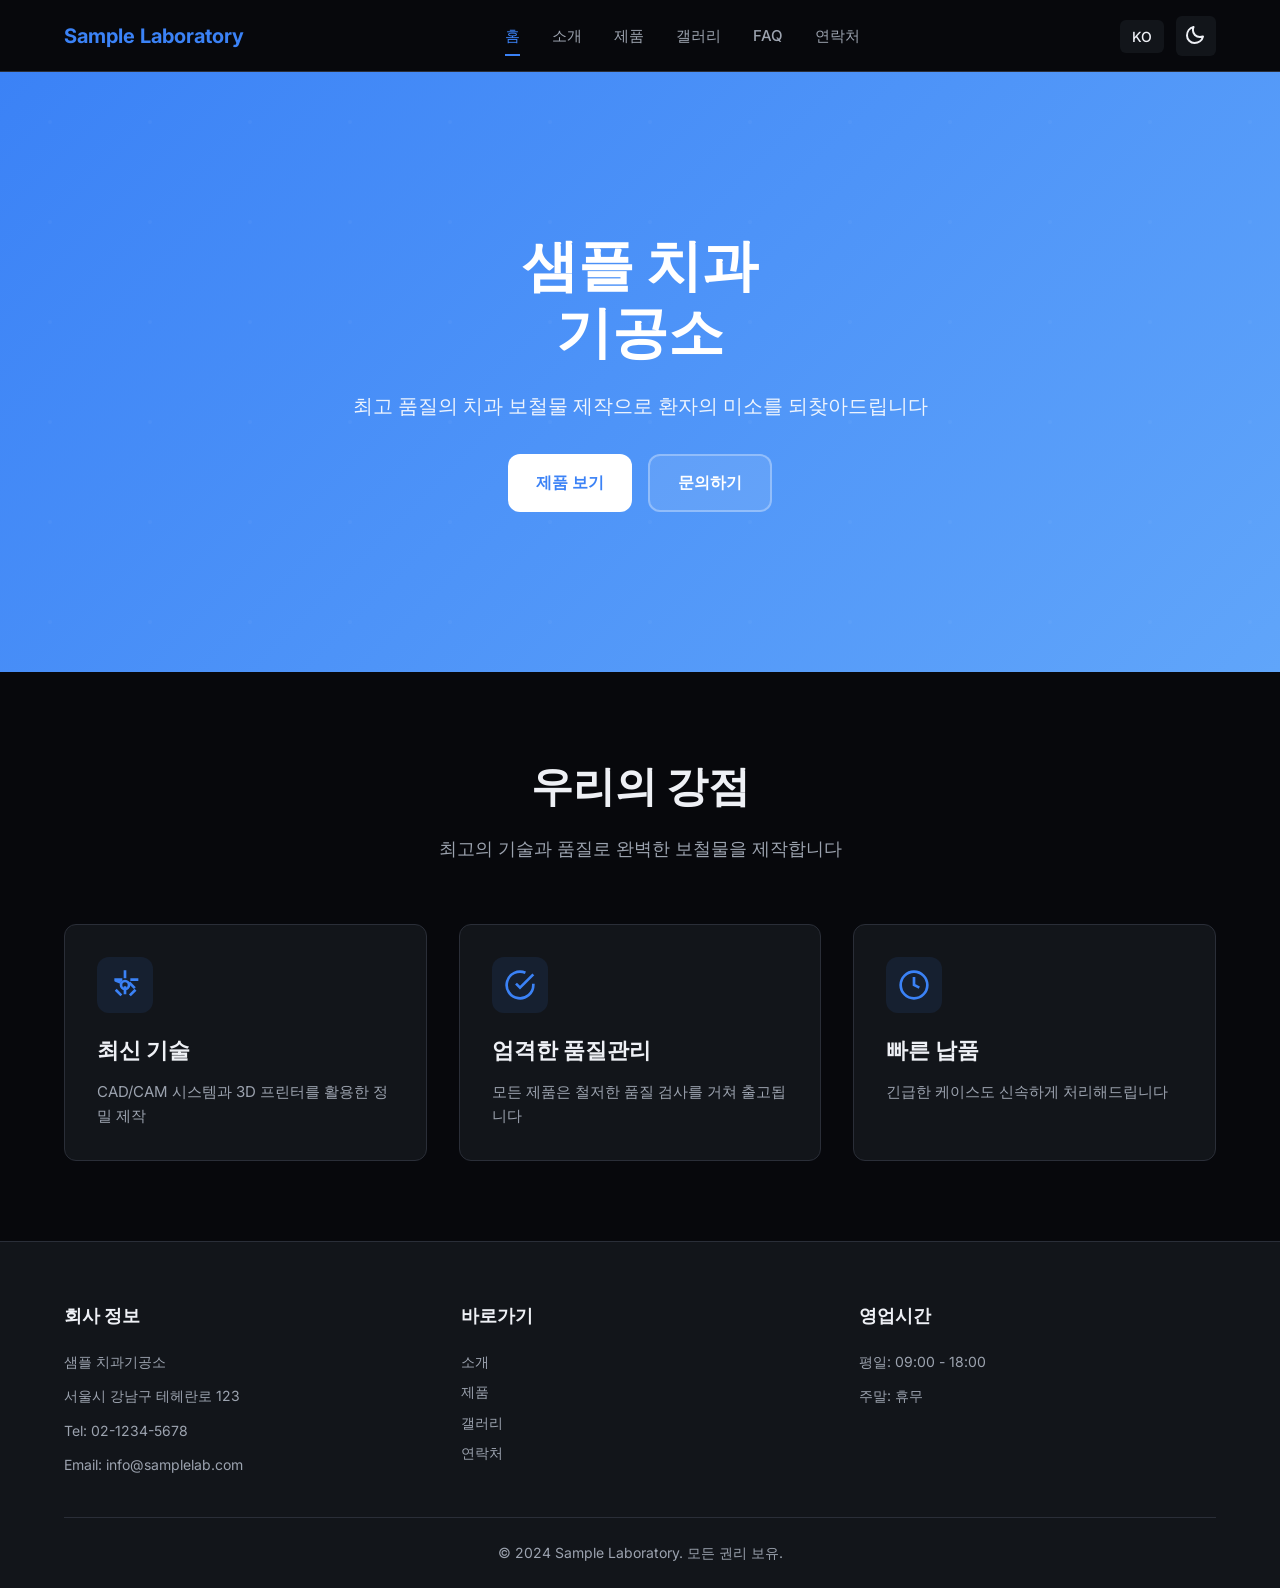
==== index.html @ 1e951ff3 "Build sample dental laboratory website - Create HTML/CSS/JS structure for SPA - Implement dark/light" ====
<!DOCTYPE html>
<html lang="ko">
<head>
  <meta charset="UTF-8">
  <meta name="viewport" content="width=device-width, initial-scale=1.0">
  <meta name="description" content="샘플 치과기공소 - 최고 품질의 치과 보철물 제작">
  <meta name="keywords" content="치과기공소, 지르코니아, 크라운, 임플란트, 브릿지">

  <!-- Open Graph -->
  <meta property="og:type" content="website">
  <meta property="og:title" content="샘플 치과기공소">
  <meta property="og:description" content="최고 품질의 치과 보철물 제작">
  <meta property="og:site_name" content="Sample Laboratory">

  <title data-i18n="page.title">샘플 치과기공소</title>

  <!-- Styles -->
  <link rel="stylesheet" href="css/main.css">

  <!-- Preconnect for performance -->
  <link rel="preconnect" href="https://fonts.googleapis.com">
  <link rel="preconnect" href="https://fonts.gstatic.com" crossorigin>
  <link href="https://fonts.googleapis.com/css2?family=Inter:wght@400;500;600;700&display=swap" rel="stylesheet">
</head>
<body>
  <!-- Header -->
  <header id="header">
    <div class="container">
      <div class="header-content">
        <!-- Logo -->
        <a href="#" class="logo">
          <span class="logo-text" data-i18n="nav.brand">Sample Laboratory</span>
        </a>

        <!-- Desktop Navigation -->
        <nav class="nav-desktop">
          <a href="#" class="nav-link" data-i18n="nav.home">홈</a>
          <a href="#about" class="nav-link" data-i18n="nav.about">소개</a>
          <a href="#products" class="nav-link" data-i18n="nav.products">제품</a>
          <a href="#gallery" class="nav-link" data-i18n="nav.gallery">갤러리</a>
          <a href="#faq" class="nav-link" data-i18n="nav.faq">FAQ</a>
          <a href="#contact" class="nav-link" data-i18n="nav.contact">연락처</a>
        </nav>

        <!-- Controls -->
        <div class="header-controls">
          <!-- Language Switcher -->
          <div class="lang-switcher">
            <button id="lang-btn" class="btn-lang" aria-label="Language">
              <span id="lang-current">KO</span>
            </button>
            <div id="lang-menu" class="lang-menu">
              <button data-lang="ko">한국어</button>
              <button data-lang="en">English</button>
            </div>
          </div>

          <!-- Theme Toggle -->
          <button id="theme-btn" class="btn-theme" aria-label="Toggle theme">
            <svg class="icon-sun" width="20" height="20" viewBox="0 0 20 20" fill="none">
              <circle cx="10" cy="10" r="3" stroke="currentColor" stroke-width="2"/>
              <path d="M10 2V4M10 16V18M18 10H16M4 10H2M15.657 4.343L14.243 5.757M5.757 14.243L4.343 15.657M15.657 15.657L14.243 14.243M5.757 5.757L4.343 4.343" stroke="currentColor" stroke-width="2" stroke-linecap="round"/>
            </svg>
            <svg class="icon-moon" width="20" height="20" viewBox="0 0 20 20" fill="none">
              <path d="M17 10.5C16.1 14.4 12.6 17 8.5 17C4.4 17 1 13.6 1 9.5C1 5.4 3.6 1.9 7.5 1C7.1 1.9 6.9 2.9 6.9 4C6.9 7.9 10 11 13.9 11C15 11 16 10.8 17 10.5Z" stroke="currentColor" stroke-width="2" stroke-linejoin="round"/>
            </svg>
          </button>

          <!-- Mobile Menu Toggle -->
          <button id="mobile-menu-btn" class="btn-mobile-menu" aria-label="Menu">
            <span></span>
            <span></span>
            <span></span>
          </button>
        </div>
      </div>
    </div>
  </header>

  <!-- Mobile Navigation -->
  <div id="mobile-nav" class="mobile-nav">
    <div class="mobile-nav-backdrop"></div>
    <div class="mobile-nav-panel">
      <a href="#" class="nav-link" data-i18n="nav.home">홈</a>
      <a href="#about" class="nav-link" data-i18n="nav.about">소개</a>
      <a href="#products" class="nav-link" data-i18n="nav.products">제품</a>
      <a href="#gallery" class="nav-link" data-i18n="nav.gallery">갤러리</a>
      <a href="#faq" class="nav-link" data-i18n="nav.faq">FAQ</a>
      <a href="#contact" class="nav-link" data-i18n="nav.contact">연락처</a>
    </div>
  </div>

  <!-- Main Content -->
  <main id="main-content">
    <!-- Page content will be loaded here dynamically -->
  </main>

  <!-- Footer -->
  <footer id="footer">
    <div class="container">
      <div class="footer-content">
        <div class="footer-section">
          <h3 class="footer-title" data-i18n="footer.company">회사 정보</h3>
          <p class="footer-text" data-i18n="footer.name">샘플 치과기공소</p>
          <p class="footer-text" data-i18n="footer.address">서울시 강남구 테헤란로 123</p>
          <p class="footer-text">Tel: 02-1234-5678</p>
          <p class="footer-text">Email: info@samplelab.com</p>
        </div>

        <div class="footer-section">
          <h3 class="footer-title" data-i18n="footer.quicklinks">바로가기</h3>
          <div class="footer-links">
            <a href="#about" data-i18n="nav.about">소개</a>
            <a href="#products" data-i18n="nav.products">제품</a>
            <a href="#gallery" data-i18n="nav.gallery">갤러리</a>
            <a href="#contact" data-i18n="nav.contact">연락처</a>
          </div>
        </div>

        <div class="footer-section">
          <h3 class="footer-title" data-i18n="footer.hours">영업시간</h3>
          <p class="footer-text" data-i18n="footer.weekday">평일: 09:00 - 18:00</p>
          <p class="footer-text" data-i18n="footer.weekend">주말: 휴무</p>
        </div>
      </div>

      <div class="footer-bottom">
        <p>&copy; 2024 Sample Laboratory. <span data-i18n="footer.rights">All rights reserved.</span></p>
      </div>
    </div>
  </footer>

  <!-- Scripts -->
  <script src="js/theme.js"></script>
  <script src="js/i18n.js"></script>
  <script src="js/app.js"></script>
</body>
</html>
---- css/main.css ----
/* ==========================================================================
   Sample Laboratory - Main Stylesheet
   ========================================================================== */

/* CSS Variables */
:root {
  --bg: #ffffff;
  --surface: #f8f9fa;
  --surface2: #e9ecef;
  --text: #212529;
  --text-muted: #6c757d;
  --border: #dee2e6;
  --accent: #1d4ed8;
  --accent-dim: rgba(29, 78, 216, 0.1);
  --accent-hover: #1e40af;
  --radius: 12px;
  --radius-sm: 6px;
  --shadow: 0 2px 8px rgba(0, 0, 0, 0.08);
  --shadow-lg: 0 8px 24px rgba(0, 0, 0, 0.12);
  --header-h: 72px;
  --transition: 0.3s cubic-bezier(0.4, 0, 0.2, 1);
}

[data-theme="dark"] {
  --bg: #07080c;
  --surface: #12151a;
  --surface2: #1a1e26;
  --text: #eef0f5;
  --text-muted: #9ca3af;
  --border: #2a2e38;
  --accent: #3b82f6;
  --accent-dim: rgba(59, 130, 246, 0.1);
  --accent-hover: #60a5fa;
  --shadow: 0 2px 8px rgba(0, 0, 0, 0.4);
  --shadow-lg: 0 8px 24px rgba(0, 0, 0, 0.6);
}

/* ==========================================================================
   Reset & Base Styles
   ========================================================================== */

* {
  margin: 0;
  padding: 0;
  box-sizing: border-box;
}

html {
  scroll-behavior: smooth;
}

body {
  font-family: 'Inter', -apple-system, BlinkMacSystemFont, 'Segoe UI', Roboto, Oxygen, Ubuntu, Cantarell, sans-serif;
  font-size: 16px;
  line-height: 1.6;
  color: var(--text);
  background-color: var(--bg);
  transition: background-color var(--transition), color var(--transition);
  overflow-x: hidden;
}

img {
  max-width: 100%;
  height: auto;
  display: block;
}

a {
  color: inherit;
  text-decoration: none;
  transition: color var(--transition);
}

button {
  font-family: inherit;
  cursor: pointer;
  border: none;
  background: none;
  color: inherit;
}

ul, ol {
  list-style: none;
}

/* ==========================================================================
   Layout
   ========================================================================== */

.container {
  max-width: 1200px;
  margin: 0 auto;
  padding: 0 24px;
}

/* ==========================================================================
   Header
   ========================================================================== */

#header {
  position: fixed;
  top: 0;
  left: 0;
  right: 0;
  height: var(--header-h);
  background-color: var(--bg);
  border-bottom: 1px solid var(--border);
  z-index: 1000;
  transition: all var(--transition);
}

#header.scrolled {
  box-shadow: var(--shadow);
}

.header-content {
  display: flex;
  align-items: center;
  justify-content: space-between;
  height: var(--header-h);
}

.logo {
  font-size: 20px;
  font-weight: 700;
  color: var(--accent);
  transition: opacity var(--transition);
}

.logo:hover {
  opacity: 0.8;
}

.logo-text {
  display: inline-block;
}

/* Navigation */
.nav-desktop {
  display: flex;
  gap: 32px;
  align-items: center;
}

.nav-link {
  font-size: 15px;
  font-weight: 500;
  color: var(--text-muted);
  padding: 8px 0;
  position: relative;
  transition: color var(--transition);
}

.nav-link:hover,
.nav-link.active {
  color: var(--accent);
}

.nav-link.active::after {
  content: '';
  position: absolute;
  bottom: 0;
  left: 0;
  right: 0;
  height: 2px;
  background-color: var(--accent);
}

/* Header Controls */
.header-controls {
  display: flex;
  align-items: center;
  gap: 12px;
}

/* Language Switcher */
.lang-switcher {
  position: relative;
}

.btn-lang {
  padding: 8px 12px;
  font-size: 14px;
  font-weight: 500;
  color: var(--text);
  background-color: var(--surface);
  border-radius: var(--radius-sm);
  transition: all var(--transition);
}

.btn-lang:hover {
  background-color: var(--surface2);
}

.lang-menu {
  position: absolute;
  top: calc(100% + 8px);
  right: 0;
  background-color: var(--surface);
  border: 1px solid var(--border);
  border-radius: var(--radius-sm);
  box-shadow: var(--shadow);
  overflow: hidden;
  opacity: 0;
  visibility: hidden;
  transform: translateY(-8px);
  transition: all var(--transition);
  min-width: 120px;
}

.lang-menu.active {
  opacity: 1;
  visibility: visible;
  transform: translateY(0);
}

.lang-menu button {
  display: block;
  width: 100%;
  padding: 10px 16px;
  text-align: left;
  font-size: 14px;
  background-color: transparent;
  transition: background-color var(--transition);
}

.lang-menu button:hover {
  background-color: var(--surface2);
}

/* Theme Toggle */
.btn-theme {
  width: 40px;
  height: 40px;
  display: flex;
  align-items: center;
  justify-content: center;
  background-color: var(--surface);
  border-radius: var(--radius-sm);
  transition: all var(--transition);
}

.btn-theme:hover {
  background-color: var(--surface2);
}

.icon-sun,
.icon-moon {
  transition: opacity var(--transition);
}

[data-theme="light"] .icon-moon {
  display: none;
}

[data-theme="dark"] .icon-sun {
  display: none;
}

/* Mobile Menu Button */
.btn-mobile-menu {
  display: none;
  flex-direction: column;
  gap: 4px;
  width: 40px;
  height: 40px;
  align-items: center;
  justify-content: center;
  background-color: var(--surface);
  border-radius: var(--radius-sm);
}

.btn-mobile-menu span {
  display: block;
  width: 20px;
  height: 2px;
  background-color: var(--text);
  transition: all var(--transition);
}

.btn-mobile-menu.active span:nth-child(1) {
  transform: translateY(6px) rotate(45deg);
}

.btn-mobile-menu.active span:nth-child(2) {
  opacity: 0;
}

.btn-mobile-menu.active span:nth-child(3) {
  transform: translateY(-6px) rotate(-45deg);
}

/* Mobile Navigation */
.mobile-nav {
  position: fixed;
  top: 0;
  left: 0;
  right: 0;
  bottom: 0;
  z-index: 999;
  pointer-events: none;
}

.mobile-nav.active {
  pointer-events: auto;
}

.mobile-nav-backdrop {
  position: absolute;
  top: 0;
  left: 0;
  right: 0;
  bottom: 0;
  background-color: rgba(0, 0, 0, 0.5);
  opacity: 0;
  transition: opacity var(--transition);
}

.mobile-nav.active .mobile-nav-backdrop {
  opacity: 1;
}

.mobile-nav-panel {
  position: absolute;
  top: var(--header-h);
  right: 0;
  width: 280px;
  max-width: 80vw;
  height: calc(100vh - var(--header-h));
  background-color: var(--surface);
  border-left: 1px solid var(--border);
  padding: 24px;
  transform: translateX(100%);
  transition: transform var(--transition);
  overflow-y: auto;
}

.mobile-nav.active .mobile-nav-panel {
  transform: translateX(0);
}

.mobile-nav-panel .nav-link {
  display: block;
  padding: 12px 16px;
  margin-bottom: 8px;
  border-radius: var(--radius-sm);
  transition: all var(--transition);
}

.mobile-nav-panel .nav-link:hover,
.mobile-nav-panel .nav-link.active {
  background-color: var(--accent-dim);
  color: var(--accent);
}

/* ==========================================================================
   Main Content
   ========================================================================== */

#main-content {
  min-height: calc(100vh - var(--header-h));
  margin-top: var(--header-h);
}

/* Page Transitions */
.page-container {
  animation: pageEnter 0.4s ease;
}

@keyframes pageEnter {
  from {
    opacity: 0;
    transform: translateY(20px);
  }
  to {
    opacity: 1;
    transform: translateY(0);
  }
}

/* ==========================================================================
   Hero Section
   ========================================================================== */

.hero {
  position: relative;
  min-height: 600px;
  display: flex;
  align-items: center;
  justify-content: center;
  text-align: center;
  background: linear-gradient(135deg, var(--accent) 0%, var(--accent-hover) 100%);
  color: #ffffff;
  overflow: hidden;
}

.hero::before {
  content: '';
  position: absolute;
  top: 0;
  left: 0;
  right: 0;
  bottom: 0;
  background: url('data:image/svg+xml,<svg width="100" height="100" xmlns="http://www.w3.org/2000/svg"><circle cx="50" cy="50" r="2" fill="white" opacity="0.1"/></svg>');
  opacity: 0.3;
}

.hero-content {
  position: relative;
  z-index: 1;
  max-width: 800px;
  padding: 40px 20px;
}

.hero h1 {
  font-size: 56px;
  font-weight: 700;
  line-height: 1.2;
  margin-bottom: 24px;
}

.hero h1 em {
  font-style: normal;
  display: block;
  font-weight: 800;
}

.hero p {
  font-size: 20px;
  line-height: 1.6;
  margin-bottom: 32px;
  opacity: 0.9;
}

.hero-cta {
  display: inline-flex;
  gap: 16px;
  flex-wrap: wrap;
  justify-content: center;
}

/* ==========================================================================
   Buttons
   ========================================================================== */

.btn {
  display: inline-flex;
  align-items: center;
  justify-content: center;
  padding: 14px 28px;
  font-size: 16px;
  font-weight: 600;
  border-radius: var(--radius);
  transition: all var(--transition);
  text-align: center;
  gap: 8px;
}

.btn-primary {
  background-color: #ffffff;
  color: var(--accent);
}

.btn-primary:hover {
  transform: translateY(-2px);
  box-shadow: 0 4px 12px rgba(255, 255, 255, 0.3);
}

.btn-secondary {
  background-color: rgba(255, 255, 255, 0.1);
  color: #ffffff;
  border: 2px solid rgba(255, 255, 255, 0.3);
}

.btn-secondary:hover {
  background-color: rgba(255, 255, 255, 0.2);
  border-color: rgba(255, 255, 255, 0.5);
}

.btn-outline {
  background-color: transparent;
  color: var(--accent);
  border: 2px solid var(--accent);
}

.btn-outline:hover {
  background-color: var(--accent);
  color: #ffffff;
}

/* ==========================================================================
   Sections
   ========================================================================== */

.section {
  padding: 80px 0;
}

.section-header {
  text-align: center;
  margin-bottom: 60px;
}

.section-title {
  font-size: 42px;
  font-weight: 700;
  margin-bottom: 16px;
  color: var(--text);
}

.section-subtitle {
  font-size: 18px;
  color: var(--text-muted);
  max-width: 600px;
  margin: 0 auto;
}

/* ==========================================================================
   Cards
   ========================================================================== */

.cards-grid {
  display: grid;
  grid-template-columns: repeat(auto-fit, minmax(300px, 1fr));
  gap: 32px;
}

.card {
  background-color: var(--surface);
  border: 1px solid var(--border);
  border-radius: var(--radius);
  padding: 32px;
  transition: all var(--transition);
}

.card:hover {
  transform: translateY(-4px);
  box-shadow: var(--shadow-lg);
}

.card-icon {
  width: 56px;
  height: 56px;
  display: flex;
  align-items: center;
  justify-content: center;
  background-color: var(--accent-dim);
  color: var(--accent);
  border-radius: var(--radius);
  margin-bottom: 20px;
  font-size: 28px;
}

.card-title {
  font-size: 22px;
  font-weight: 600;
  margin-bottom: 12px;
  color: var(--text);
}

.card-text {
  font-size: 15px;
  color: var(--text-muted);
  line-height: 1.6;
}

/* ==========================================================================
   Products
   ========================================================================== */

.products-grid {
  display: grid;
  grid-template-columns: repeat(auto-fill, minmax(280px, 1fr));
  gap: 32px;
}

.product-card {
  background-color: var(--surface);
  border: 1px solid var(--border);
  border-radius: var(--radius);
  overflow: hidden;
  transition: all var(--transition);
}

.product-card:hover {
  transform: translateY(-4px);
  box-shadow: var(--shadow-lg);
}

.product-image {
  width: 100%;
  height: 220px;
  object-fit: cover;
  background-color: var(--surface2);
}

.product-content {
  padding: 24px;
}

.product-tag {
  display: inline-block;
  padding: 4px 12px;
  font-size: 12px;
  font-weight: 600;
  background-color: var(--accent-dim);
  color: var(--accent);
  border-radius: 20px;
  margin-bottom: 12px;
}

.product-title {
  font-size: 20px;
  font-weight: 600;
  margin-bottom: 8px;
  color: var(--text);
}

.product-desc {
  font-size: 14px;
  color: var(--text-muted);
  line-height: 1.6;
}

/* ==========================================================================
   Gallery
   ========================================================================== */

.gallery-grid {
  display: grid;
  grid-template-columns: repeat(auto-fill, minmax(280px, 1fr));
  gap: 24px;
}

.gallery-item {
  position: relative;
  aspect-ratio: 1;
  overflow: hidden;
  border-radius: var(--radius);
  cursor: pointer;
  background-color: var(--surface2);
}

.gallery-item img {
  width: 100%;
  height: 100%;
  object-fit: cover;
  transition: transform var(--transition);
}

.gallery-item:hover img {
  transform: scale(1.05);
}

.gallery-item::after {
  content: '';
  position: absolute;
  top: 0;
  left: 0;
  right: 0;
  bottom: 0;
  background: linear-gradient(to top, rgba(0, 0, 0, 0.4), transparent);
  opacity: 0;
  transition: opacity var(--transition);
}

.gallery-item:hover::after {
  opacity: 1;
}

/* ==========================================================================
   FAQ
   ========================================================================== */

.faq-list {
  max-width: 800px;
  margin: 0 auto;
}

.faq-item {
  background-color: var(--surface);
  border: 1px solid var(--border);
  border-radius: var(--radius);
  margin-bottom: 16px;
  overflow: hidden;
}

.faq-question {
  width: 100%;
  padding: 20px 24px;
  text-align: left;
  font-size: 18px;
  font-weight: 600;
  display: flex;
  align-items: center;
  justify-content: space-between;
  transition: all var(--transition);
}

.faq-question:hover {
  background-color: var(--surface2);
}

.faq-icon {
  font-size: 24px;
  transition: transform var(--transition);
}

.faq-item.active .faq-icon {
  transform: rotate(180deg);
}

.faq-answer {
  max-height: 0;
  overflow: hidden;
  transition: max-height var(--transition);
}

.faq-item.active .faq-answer {
  max-height: 500px;
}

.faq-answer-content {
  padding: 0 24px 20px 24px;
  color: var(--text-muted);
  line-height: 1.7;
}

/* ==========================================================================
   Contact
   ========================================================================== */

.contact-grid {
  display: grid;
  grid-template-columns: 1fr 1fr;
  gap: 48px;
}

.contact-info {
  display: flex;
  flex-direction: column;
  gap: 24px;
}

.contact-item {
  display: flex;
  gap: 16px;
}

.contact-icon {
  width: 48px;
  height: 48px;
  display: flex;
  align-items: center;
  justify-content: center;
  background-color: var(--accent-dim);
  color: var(--accent);
  border-radius: var(--radius);
  flex-shrink: 0;
  font-size: 24px;
}

.contact-details h3 {
  font-size: 18px;
  font-weight: 600;
  margin-bottom: 4px;
}

.contact-details p {
  color: var(--text-muted);
  font-size: 15px;
}

/* Form */
.form-group {
  margin-bottom: 20px;
}

.form-label {
  display: block;
  font-size: 14px;
  font-weight: 600;
  margin-bottom: 8px;
  color: var(--text);
}

.form-input,
.form-textarea {
  width: 100%;
  padding: 12px 16px;
  font-size: 15px;
  font-family: inherit;
  color: var(--text);
  background-color: var(--surface);
  border: 1px solid var(--border);
  border-radius: var(--radius-sm);
  transition: all var(--transition);
}

.form-input:focus,
.form-textarea:focus {
  outline: none;
  border-color: var(--accent);
  box-shadow: 0 0 0 3px var(--accent-dim);
}

.form-textarea {
  resize: vertical;
  min-height: 120px;
}

.form-submit {
  width: 100%;
  padding: 14px;
  font-size: 16px;
  font-weight: 600;
  color: #ffffff;
  background-color: var(--accent);
  border: none;
  border-radius: var(--radius);
  cursor: pointer;
  transition: all var(--transition);
}

.form-submit:hover {
  background-color: var(--accent-hover);
  transform: translateY(-2px);
  box-shadow: var(--shadow-lg);
}

.form-submit:disabled {
  opacity: 0.5;
  cursor: not-allowed;
  transform: none;
}

/* ==========================================================================
   Footer
   ========================================================================== */

#footer {
  background-color: var(--surface);
  border-top: 1px solid var(--border);
  padding: 60px 0 24px;
}

.footer-content {
  display: grid;
  grid-template-columns: repeat(auto-fit, minmax(250px, 1fr));
  gap: 40px;
  margin-bottom: 40px;
}

.footer-section {
  display: flex;
  flex-direction: column;
  gap: 12px;
}

.footer-title {
  font-size: 18px;
  font-weight: 600;
  margin-bottom: 8px;
  color: var(--text);
}

.footer-text {
  font-size: 14px;
  color: var(--text-muted);
  line-height: 1.6;
}

.footer-links {
  display: flex;
  flex-direction: column;
  gap: 8px;
}

.footer-links a {
  font-size: 14px;
  color: var(--text-muted);
  transition: color var(--transition);
}

.footer-links a:hover {
  color: var(--accent);
}

.footer-bottom {
  padding-top: 24px;
  border-top: 1px solid var(--border);
  text-align: center;
}

.footer-bottom p {
  font-size: 14px;
  color: var(--text-muted);
}

/* ==========================================================================
   Utilities
   ========================================================================== */

.reveal {
  opacity: 0;
  transform: translateY(30px);
  transition: opacity 0.6s ease, transform 0.6s ease;
}

.reveal.active {
  opacity: 1;
  transform: translateY(0);
}

/* ==========================================================================
   Responsive
   ========================================================================== */

@media (max-width: 1060px) {
  .nav-desktop {
    display: none;
  }

  .btn-mobile-menu {
    display: flex;
  }
}

@media (max-width: 768px) {
  .hero h1 {
    font-size: 40px;
  }

  .hero p {
    font-size: 18px;
  }

  .section {
    padding: 60px 0;
  }

  .section-title {
    font-size: 32px;
  }

  .section-subtitle {
    font-size: 16px;
  }

  .cards-grid,
  .products-grid,
  .gallery-grid {
    grid-template-columns: 1fr;
  }

  .contact-grid {
    grid-template-columns: 1fr;
  }

  .footer-content {
    grid-template-columns: 1fr;
  }
}

@media (max-width: 480px) {
  .container {
    padding: 0 16px;
  }

  .hero {
    min-height: 500px;
  }

  .hero h1 {
    font-size: 32px;
  }

  .hero p {
    font-size: 16px;
  }

  .btn {
    padding: 12px 20px;
    font-size: 14px;
  }

  .card {
    padding: 24px;
  }

  .product-content {
    padding: 20px;
  }
}
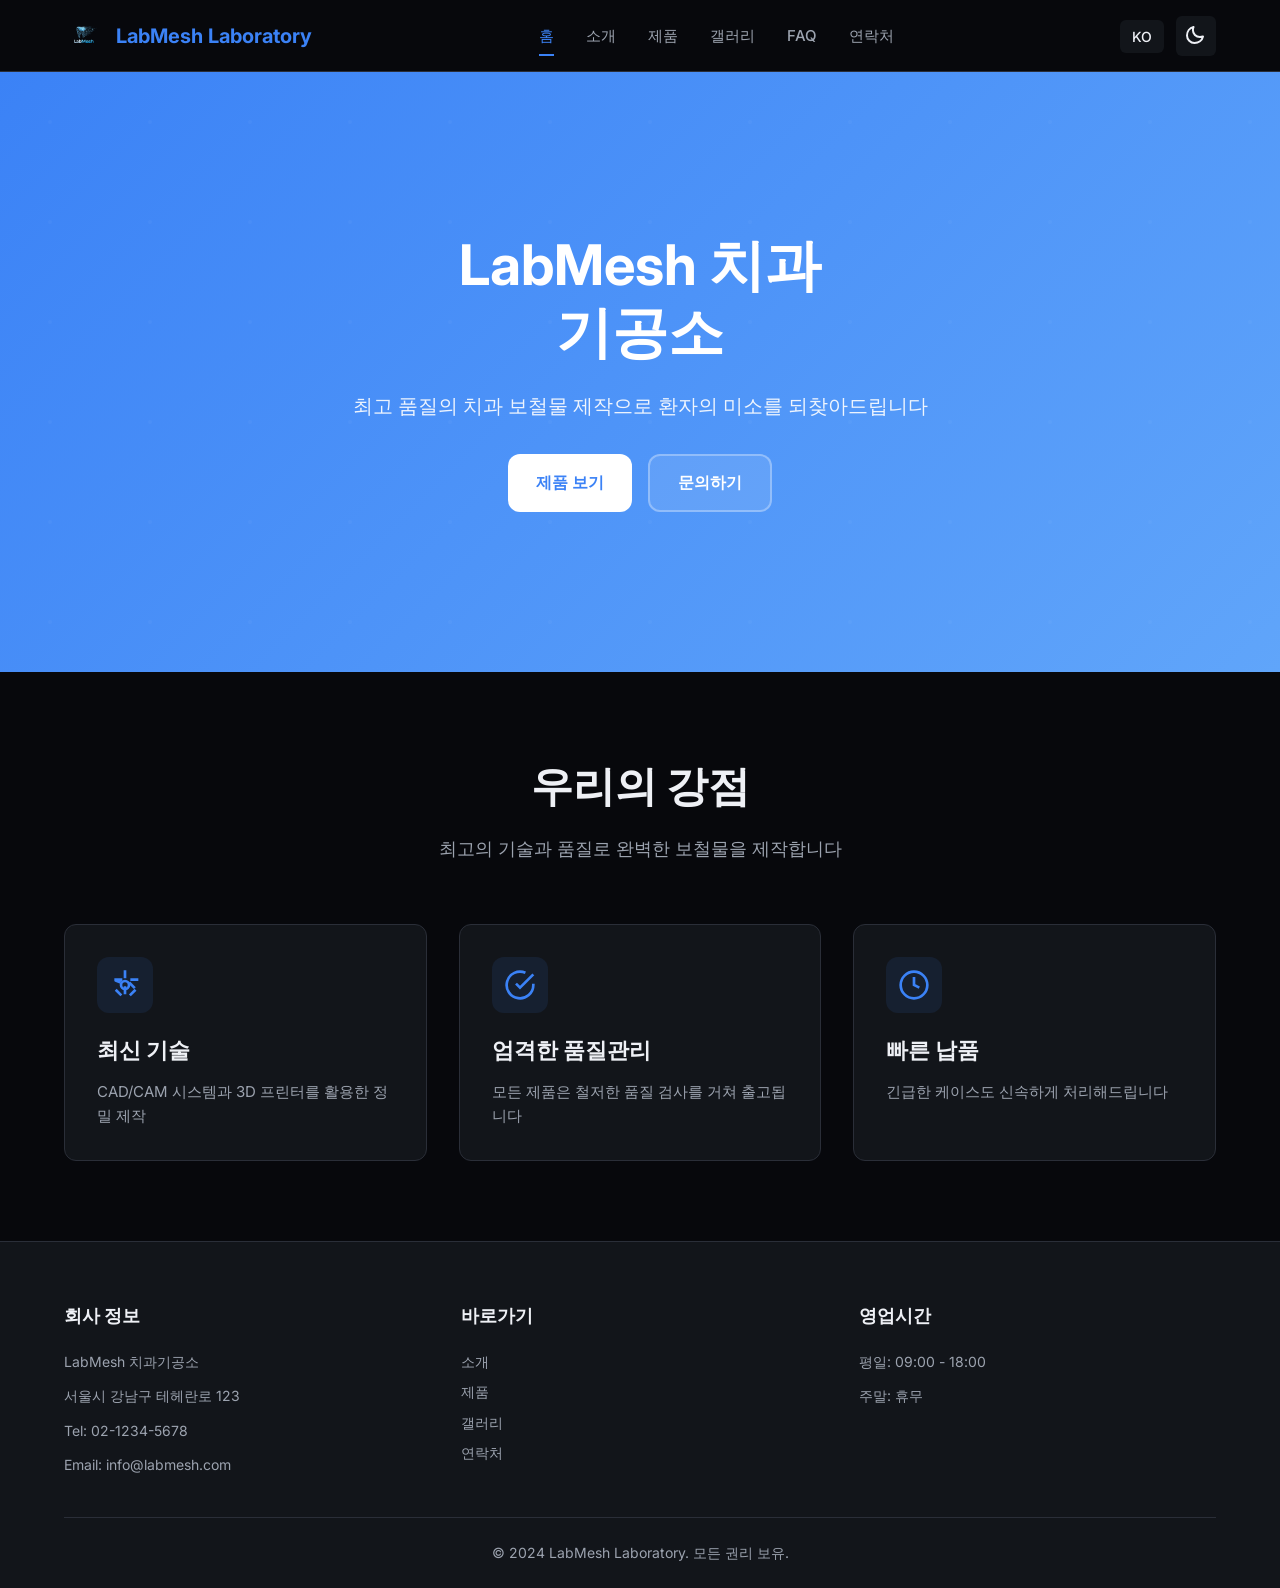
==== commit a67e8993: "Rebrand to LabMesh Laboratory and fix page loading issues - Change brand name from Sample to LabMesh" ====
--- a/index.html
+++ b/index.html
@@ -3,16 +3,16 @@
 <head>
   <meta charset="UTF-8">
   <meta name="viewport" content="width=device-width, initial-scale=1.0">
-  <meta name="description" content="샘플 치과기공소 - 최고 품질의 치과 보철물 제작">
-  <meta name="keywords" content="치과기공소, 지르코니아, 크라운, 임플란트, 브릿지">
+  <meta name="description" content="LabMesh 치과기공소 - 최고 품질의 치과 보철물 제작">
+  <meta name="keywords" content="LabMesh, 치과기공소, 지르코니아, 크라운, 임플란트, 브릿지">
 
   <!-- Open Graph -->
   <meta property="og:type" content="website">
-  <meta property="og:title" content="샘플 치과기공소">
+  <meta property="og:title" content="LabMesh 치과기공소">
   <meta property="og:description" content="최고 품질의 치과 보철물 제작">
-  <meta property="og:site_name" content="Sample Laboratory">
+  <meta property="og:site_name" content="LabMesh Laboratory">
 
-  <title data-i18n="page.title">샘플 치과기공소</title>
+  <title data-i18n="page.title">LabMesh 치과기공소</title>
 
   <!-- Styles -->
   <link rel="stylesheet" href="css/main.css">
@@ -29,7 +29,8 @@
       <div class="header-content">
         <!-- Logo -->
         <a href="#" class="logo">
-          <span class="logo-text" data-i18n="nav.brand">Sample Laboratory</span>
+          <img src="images/Logo.png" alt="LabMesh Laboratory" class="logo-img">
+          <span class="logo-text" data-i18n="nav.brand">LabMesh Laboratory</span>
         </a>
 
         <!-- Desktop Navigation -->
@@ -101,10 +102,10 @@
       <div class="footer-content">
         <div class="footer-section">
           <h3 class="footer-title" data-i18n="footer.company">회사 정보</h3>
-          <p class="footer-text" data-i18n="footer.name">샘플 치과기공소</p>
+          <p class="footer-text" data-i18n="footer.name">LabMesh 치과기공소</p>
           <p class="footer-text" data-i18n="footer.address">서울시 강남구 테헤란로 123</p>
           <p class="footer-text">Tel: 02-1234-5678</p>
-          <p class="footer-text">Email: info@samplelab.com</p>
+          <p class="footer-text">Email: info@labmesh.com</p>
         </div>
 
         <div class="footer-section">
@@ -125,7 +126,7 @@
       </div>
 
       <div class="footer-bottom">
-        <p>&copy; 2024 Sample Laboratory. <span data-i18n="footer.rights">All rights reserved.</span></p>
+        <p>&copy; 2024 LabMesh Laboratory. <span data-i18n="footer.rights">All rights reserved.</span></p>
       </div>
     </div>
   </footer>
--- a/css/main.css
+++ b/css/main.css
@@ -121,6 +121,9 @@
 }
 
 .logo {
+  display: flex;
+  align-items: center;
+  gap: 12px;
   font-size: 20px;
   font-weight: 700;
   color: var(--accent);
@@ -129,6 +132,12 @@
 
 .logo:hover {
   opacity: 0.8;
+}
+
+.logo-img {
+  height: 40px;
+  width: auto;
+  object-fit: contain;
 }
 
 .logo-text {
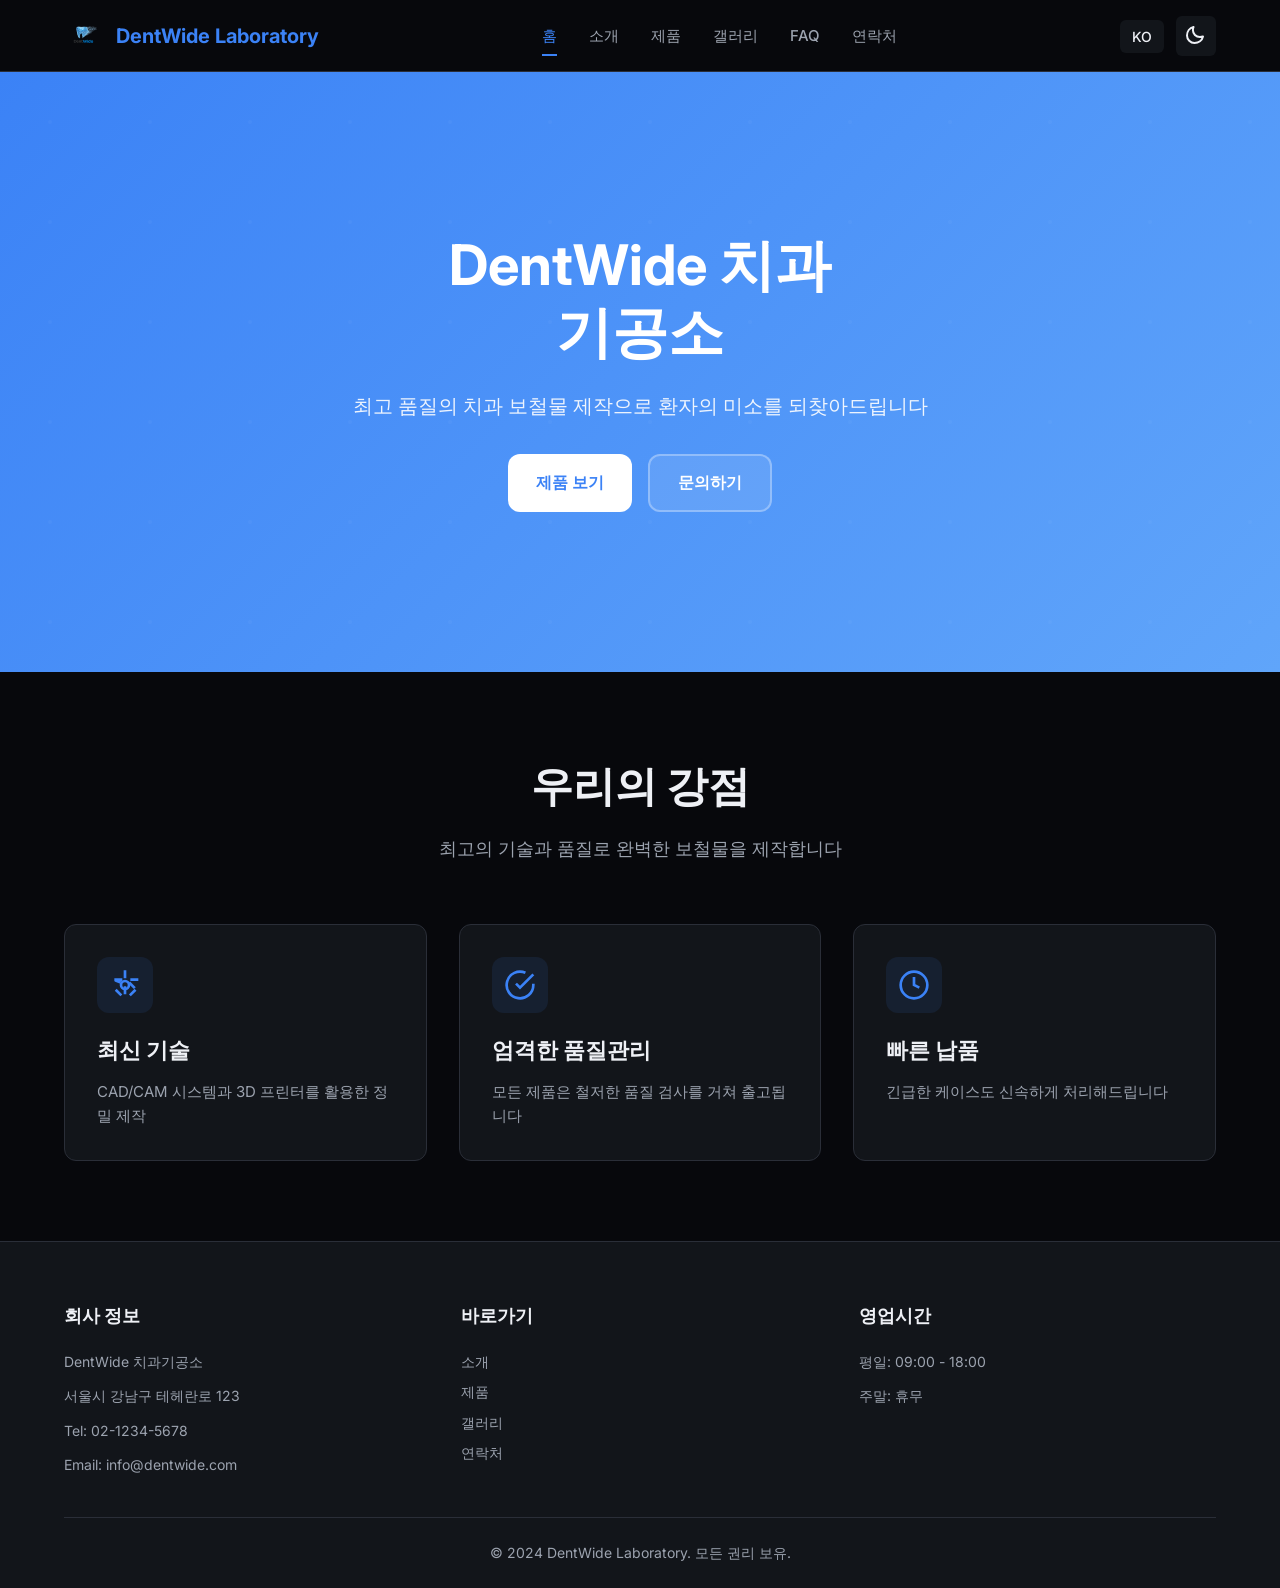
==== commit ad98ebb1: "Rebrand LabMesh to DentWide and update logo - Replace all LabMesh references with DentWide - Update " ====
--- a/index.html
+++ b/index.html
@@ -3,16 +3,16 @@
 <head>
   <meta charset="UTF-8">
   <meta name="viewport" content="width=device-width, initial-scale=1.0">
-  <meta name="description" content="LabMesh 치과기공소 - 최고 품질의 치과 보철물 제작">
-  <meta name="keywords" content="LabMesh, 치과기공소, 지르코니아, 크라운, 임플란트, 브릿지">
+  <meta name="description" content="DentWide 치과기공소 - 최고 품질의 치과 보철물 제작">
+  <meta name="keywords" content="DentWide, 치과기공소, 지르코니아, 크라운, 임플란트, 브릿지">
 
   <!-- Open Graph -->
   <meta property="og:type" content="website">
-  <meta property="og:title" content="LabMesh 치과기공소">
+  <meta property="og:title" content="DentWide 치과기공소">
   <meta property="og:description" content="최고 품질의 치과 보철물 제작">
-  <meta property="og:site_name" content="LabMesh Laboratory">
+  <meta property="og:site_name" content="DentWide Laboratory">
 
-  <title data-i18n="page.title">LabMesh 치과기공소</title>
+  <title data-i18n="page.title">DentWide 치과기공소</title>
 
   <!-- Styles -->
   <link rel="stylesheet" href="css/main.css">
@@ -29,8 +29,8 @@
       <div class="header-content">
         <!-- Logo -->
         <a href="#" class="logo">
-          <img src="images/Logo.png" alt="LabMesh Laboratory" class="logo-img">
-          <span class="logo-text" data-i18n="nav.brand">LabMesh Laboratory</span>
+          <img src="images/Logo.png" alt="DentWide Laboratory" class="logo-img">
+          <span class="logo-text" data-i18n="nav.brand">DentWide Laboratory</span>
         </a>
 
         <!-- Desktop Navigation -->
@@ -102,10 +102,10 @@
       <div class="footer-content">
         <div class="footer-section">
           <h3 class="footer-title" data-i18n="footer.company">회사 정보</h3>
-          <p class="footer-text" data-i18n="footer.name">LabMesh 치과기공소</p>
+          <p class="footer-text" data-i18n="footer.name">DentWide 치과기공소</p>
           <p class="footer-text" data-i18n="footer.address">서울시 강남구 테헤란로 123</p>
           <p class="footer-text">Tel: 02-1234-5678</p>
-          <p class="footer-text">Email: info@labmesh.com</p>
+          <p class="footer-text">Email: info@dentwide.com</p>
         </div>
 
         <div class="footer-section">
@@ -126,7 +126,7 @@
       </div>
 
       <div class="footer-bottom">
-        <p>&copy; 2024 LabMesh Laboratory. <span data-i18n="footer.rights">All rights reserved.</span></p>
+        <p>&copy; 2024 DentWide Laboratory. <span data-i18n="footer.rights">All rights reserved.</span></p>
       </div>
     </div>
   </footer>
--- a/css/main.css
+++ b/css/main.css
@@ -694,6 +694,11 @@
   overflow: hidden;
 }
 
+.faq-item.reveal {
+  opacity: 1 !important;
+  transform: none !important;
+}
+
 .faq-question {
   width: 100%;
   padding: 20px 24px;
@@ -704,6 +709,7 @@
   align-items: center;
   justify-content: space-between;
   transition: all var(--transition);
+  opacity: 1 !important;
 }
 
 .faq-question:hover {
@@ -733,6 +739,7 @@
   padding: 0 24px 20px 24px;
   color: var(--text-muted);
   line-height: 1.7;
+  opacity: 1 !important;
 }
 
 /* ==========================================================================
